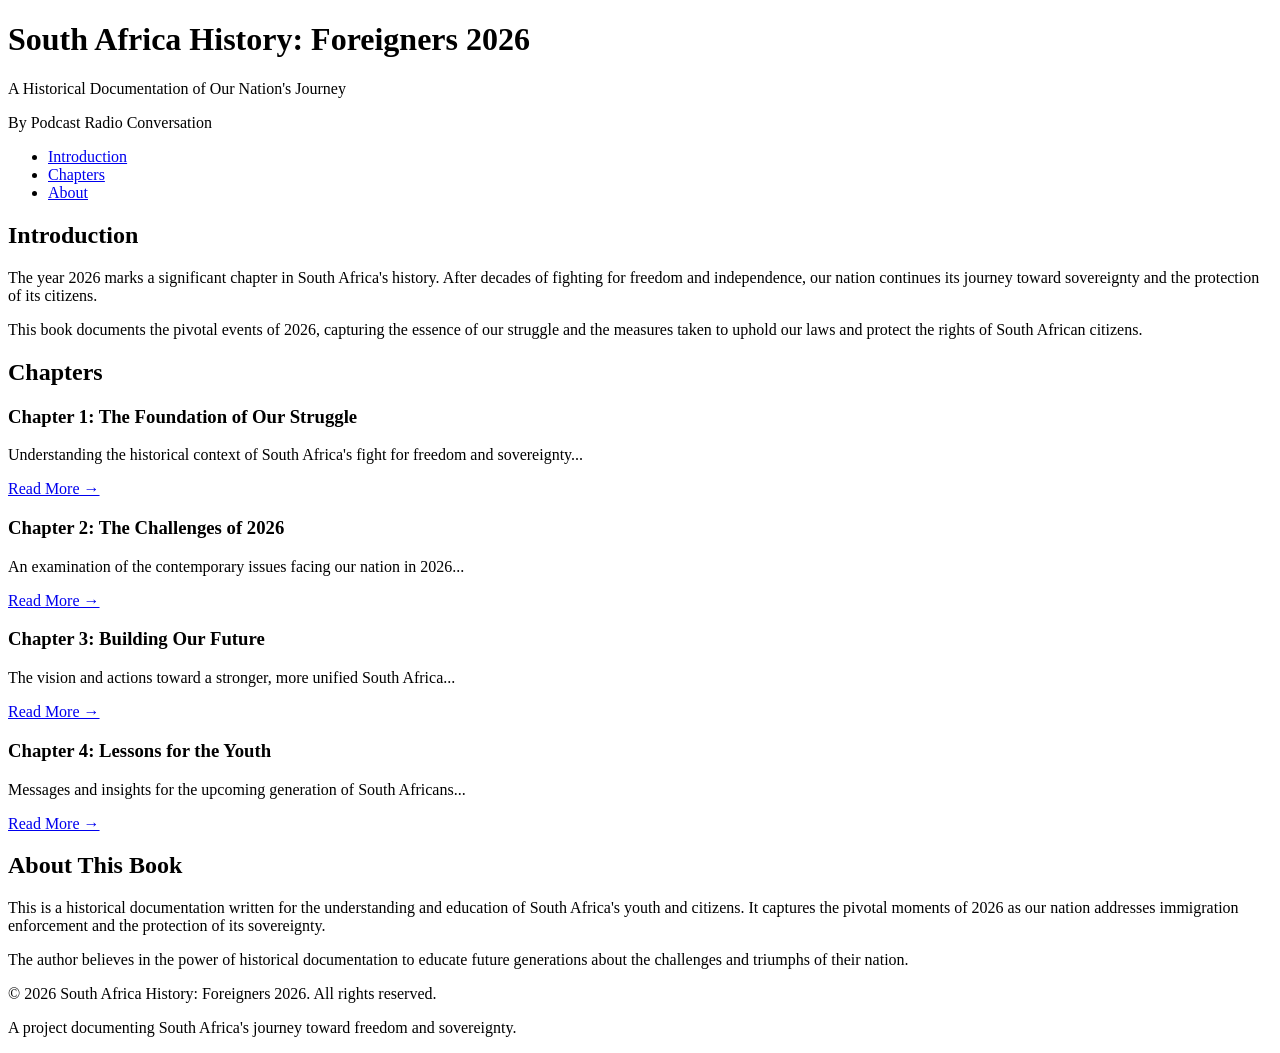
==== index.html @ 0a64e506 "Create index.html - Main book website" ====
<!DOCTYPE html>
<html lang="en">
<head>
    <meta charset="UTF-8">
    <meta name="viewport" content="width=device-width, initial-scale=1.0">
    <title>South Africa History: Foreigners 2026</title>
    <link rel="stylesheet" href="styles/style.css">
</head>
<body>
    <div class="container">
        <!-- Header -->
        <header class="header">
            <div class="header-content">
                <h1>South Africa History: Foreigners 2026</h1>
                <p class="tagline">A Historical Documentation of Our Nation's Journey</p>
                <p class="author">By Podcast Radio Conversation</p>
            </div>
        </header>

        <!-- Navigation -->
        <nav class="navigation">
            <ul>
                <li><a href="#introduction">Introduction</a></li>
                <li><a href="#chapters">Chapters</a></li>
                <li><a href="#about">About</a></li>
            </ul>
        </nav>

        <!-- Main Content -->
        <main class="main-content">
            <!-- Introduction Section -->
            <section id="introduction" class="section">
                <h2>Introduction</h2>
                <p>
                    The year 2026 marks a significant chapter in South Africa's history. After decades of fighting for freedom 
                    and independence, our nation continues its journey toward sovereignty and the protection of its citizens.
                </p>
                <p>
                    This book documents the pivotal events of 2026, capturing the essence of our struggle and the measures taken 
                    to uphold our laws and protect the rights of South African citizens.
                </p>
            </section>

            <!-- Chapters Section -->
            <section id="chapters" class="section">
                <h2>Chapters</h2>
                <div class="chapters-list">
                    <div class="chapter">
                        <h3>Chapter 1: The Foundation of Our Struggle</h3>
                        <p>Understanding the historical context of South Africa's fight for freedom and sovereignty...</p>
                        <a href="#chapter1" class="read-more">Read More →</a>
                    </div>
                    <div class="chapter">
                        <h3>Chapter 2: The Challenges of 2026</h3>
                        <p>An examination of the contemporary issues facing our nation in 2026...</p>
                        <a href="#chapter2" class="read-more">Read More →</a>
                    </div>
                    <div class="chapter">
                        <h3>Chapter 3: Building Our Future</h3>
                        <p>The vision and actions toward a stronger, more unified South Africa...</p>
                        <a href="#chapter3" class="read-more">Read More →</a>
                    </div>
                    <div class="chapter">
                        <h3>Chapter 4: Lessons for the Youth</h3>
                        <p>Messages and insights for the upcoming generation of South Africans...</p>
                        <a href="#chapter4" class="read-more">Read More →</a>
                    </div>
                </div>
            </section>

            <!-- About Section -->
            <section id="about" class="section">
                <h2>About This Book</h2>
                <p>
                    This is a historical documentation written for the understanding and education of South Africa's youth 
                    and citizens. It captures the pivotal moments of 2026 as our nation addresses immigration enforcement 
                    and the protection of its sovereignty.
                </p>
                <p>
                    The author believes in the power of historical documentation to educate future generations about the 
                    challenges and triumphs of their nation.
                </p>
            </section>
        </main>

        <!-- Footer -->
        <footer class="footer">
            <p>&copy; 2026 South Africa History: Foreigners 2026. All rights reserved.</p>
            <p>A project documenting South Africa's journey toward freedom and sovereignty.</p>
        </footer>
    </div>
</body>
</html>
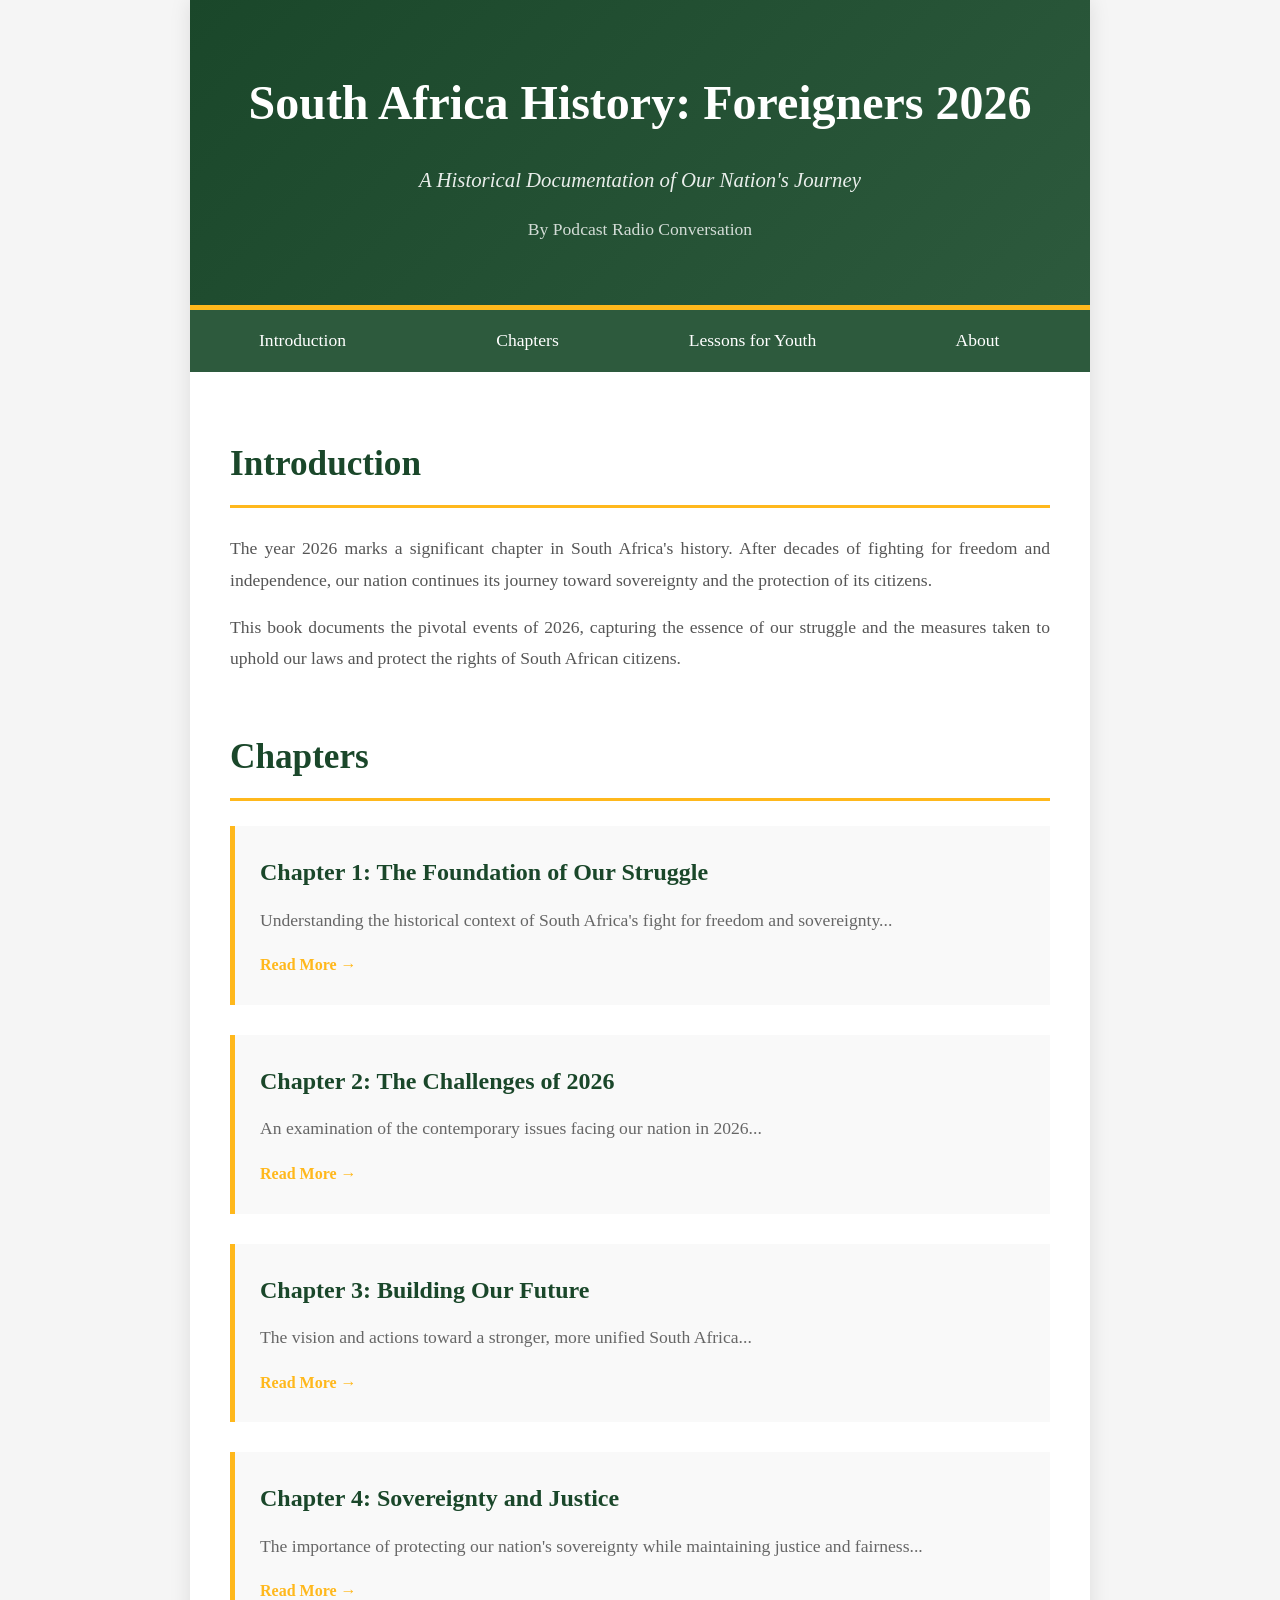
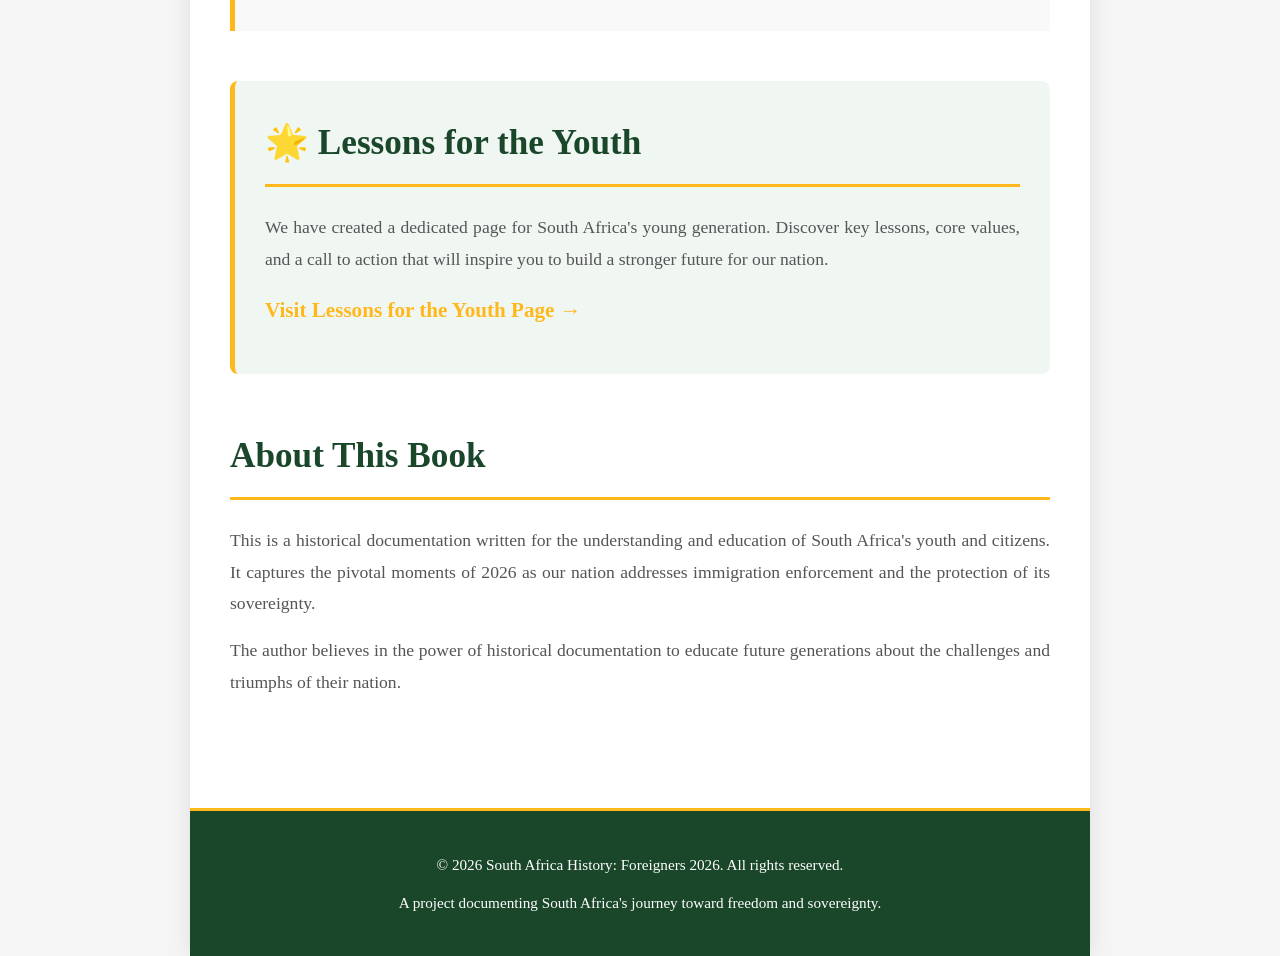
==== commit 452e8c22: "Update index.html - Add navigation link to Lessons for the Youth page and featured section" ====
--- a/index.html
+++ b/index.html
@@ -22,6 +22,7 @@
             <ul>
                 <li><a href="#introduction">Introduction</a></li>
                 <li><a href="#chapters">Chapters</a></li>
+                <li><a href="lessons-for-youth.html">Lessons for Youth</a></li>
                 <li><a href="#about">About</a></li>
             </ul>
         </nav>
@@ -61,11 +62,23 @@
                         <a href="#chapter3" class="read-more">Read More →</a>
                     </div>
                     <div class="chapter">
-                        <h3>Chapter 4: Lessons for the Youth</h3>
-                        <p>Messages and insights for the upcoming generation of South Africans...</p>
+                        <h3>Chapter 4: Sovereignty and Justice</h3>
+                        <p>The importance of protecting our nation's sovereignty while maintaining justice and fairness...</p>
                         <a href="#chapter4" class="read-more">Read More →</a>
                     </div>
                 </div>
+            </section>
+
+            <!-- Featured Section - Link to Lessons for Youth -->
+            <section class="section" style="background-color: #f0f7f3; padding: 30px; border-radius: 8px; border-left: 5px solid #ffb81c;">
+                <h2>🌟 Lessons for the Youth</h2>
+                <p>
+                    We have created a dedicated page for South Africa's young generation. Discover key lessons, core values, 
+                    and a call to action that will inspire you to build a stronger future for our nation.
+                </p>
+                <p style="margin-top: 15px;">
+                    <a href="lessons-for-youth.html" class="read-more" style="font-size: 1.2em;">Visit Lessons for the Youth Page →</a>
+                </p>
             </section>
 
             <!-- About Section -->
--- a/styles/style.css
+++ b/styles/style.css
@@ -0,0 +1,426 @@
+/* Reset and Base Styles */
+* {
+    margin: 0;
+    padding: 0;
+    box-sizing: border-box;
+}
+
+body {
+    font-family: 'Georgia', 'Times New Roman', serif;
+    line-height: 1.8;
+    color: #333;
+    background-color: #f5f5f5;
+}
+
+/* Container */
+.container {
+    max-width: 900px;
+    margin: 0 auto;
+    background-color: #fff;
+    box-shadow: 0 0 20px rgba(0, 0, 0, 0.1);
+}
+
+/* Header */
+.header {
+    background: linear-gradient(135deg, #1a472a 0%, #2d5a3d 100%);
+    color: #fff;
+    padding: 60px 40px;
+    text-align: center;
+    border-bottom: 5px solid #ffb81c;
+}
+
+.header h1 {
+    font-size: 3em;
+    margin-bottom: 15px;
+    font-weight: bold;
+}
+
+.header .tagline {
+    font-size: 1.3em;
+    margin-bottom: 10px;
+    font-style: italic;
+    opacity: 0.9;
+}
+
+.header .author {
+    font-size: 1.1em;
+    margin-top: 15px;
+    opacity: 0.8;
+}
+
+/* Navigation */
+.navigation {
+    background-color: #2d5a3d;
+    padding: 0;
+    position: sticky;
+    top: 0;
+    z-index: 100;
+}
+
+.navigation ul {
+    list-style: none;
+    display: flex;
+    justify-content: center;
+    flex-wrap: wrap;
+    max-width: 900px;
+    margin: 0 auto;
+}
+
+.navigation li {
+    flex: 1;
+    text-align: center;
+}
+
+.navigation a {
+    display: block;
+    color: #fff;
+    text-decoration: none;
+    padding: 15px 20px;
+    font-size: 1.1em;
+    transition: background-color 0.3s ease;
+}
+
+.navigation a:hover {
+    background-color: #1a472a;
+    border-bottom: 3px solid #ffb81c;
+}
+
+/* Main Content */
+.main-content {
+    padding: 60px 40px;
+}
+
+.section {
+    margin-bottom: 50px;
+}
+
+.section h2 {
+    font-size: 2.2em;
+    color: #1a472a;
+    margin-bottom: 25px;
+    padding-bottom: 10px;
+    border-bottom: 3px solid #ffb81c;
+}
+
+.section p {
+    font-size: 1.1em;
+    margin-bottom: 15px;
+    text-align: justify;
+    color: #555;
+}
+
+/* Chapters List */
+.chapters-list {
+    display: grid;
+    gap: 30px;
+}
+
+.chapter {
+    background-color: #f9f9f9;
+    padding: 25px;
+    border-left: 5px solid #ffb81c;
+    transition: transform 0.3s ease, box-shadow 0.3s ease;
+}
+
+.chapter:hover {
+    transform: translateX(10px);
+    box-shadow: 0 4px 15px rgba(0, 0, 0, 0.1);
+}
+
+.chapter h3 {
+    font-size: 1.5em;
+    color: #1a472a;
+    margin-bottom: 10px;
+}
+
+.chapter p {
+    color: #666;
+    margin-bottom: 15px;
+}
+
+.read-more {
+    color: #ffb81c;
+    text-decoration: none;
+    font-weight: bold;
+    transition: color 0.3s ease;
+}
+
+.read-more:hover {
+    color: #1a472a;
+}
+
+/* Lessons Grid - For Lessons for the Youth page */
+.lessons-grid {
+    display: grid;
+    grid-template-columns: repeat(auto-fit, minmax(280px, 1fr));
+    gap: 25px;
+    margin-top: 30px;
+}
+
+.lesson-card {
+    background: linear-gradient(135deg, #f9f9f9 0%, #f0f0f0 100%);
+    padding: 30px;
+    border-radius: 8px;
+    border-left: 5px solid #ffb81c;
+    border-top: 3px solid #1a472a;
+    transition: transform 0.3s ease, box-shadow 0.3s ease;
+    position: relative;
+}
+
+.lesson-card:hover {
+    transform: translateY(-10px);
+    box-shadow: 0 10px 25px rgba(0, 0, 0, 0.15);
+}
+
+.lesson-number {
+    display: flex;
+    align-items: center;
+    justify-content: center;
+    width: 50px;
+    height: 50px;
+    background-color: #ffb81c;
+    color: #1a472a;
+    border-radius: 50%;
+    font-size: 1.8em;
+    font-weight: bold;
+    margin-bottom: 15px;
+}
+
+.lesson-card h3 {
+    font-size: 1.3em;
+    color: #1a472a;
+    margin-bottom: 12px;
+}
+
+.lesson-card p {
+    color: #555;
+    font-size: 1em;
+    line-height: 1.6;
+}
+
+/* Values Container */
+.values-container {
+    display: grid;
+    grid-template-columns: repeat(auto-fit, minmax(300px, 1fr));
+    gap: 25px;
+    margin-top: 30px;
+}
+
+.value-item {
+    background-color: #f9f9f9;
+    padding: 25px;
+    border-radius: 8px;
+    border-left: 5px solid #ffb81c;
+    transition: transform 0.3s ease, box-shadow 0.3s ease;
+}
+
+.value-item:hover {
+    transform: translateX(10px);
+    box-shadow: 0 8px 20px rgba(0, 0, 0, 0.1);
+}
+
+.value-item h3 {
+    color: #1a472a;
+    font-size: 1.3em;
+    margin-bottom: 12px;
+}
+
+.value-item p {
+    color: #555;
+    font-size: 1em;
+    line-height: 1.6;
+}
+
+/* Action Box */
+.action-box {
+    background-color: #f0f7f3;
+    border-left: 5px solid #ffb81c;
+    border-top: 3px solid #1a472a;
+    padding: 30px;
+    border-radius: 8px;
+    margin-bottom: 30px;
+}
+
+.action-box h3 {
+    color: #1a472a;
+    font-size: 1.5em;
+    margin-bottom: 20px;
+}
+
+.action-list {
+    list-style-position: inside;
+    margin-left: 10px;
+}
+
+.action-list li {
+    color: #555;
+    margin-bottom: 12px;
+    line-height: 1.6;
+}
+
+.action-list strong {
+    color: #1a472a;
+}
+
+/* Inspiration Box */
+.inspiration-box {
+    background: linear-gradient(135deg, #1a472a 0%, #2d5a3d 100%);
+    color: #fff;
+    padding: 40px;
+    border-radius: 8px;
+    text-align: center;
+    border-top: 5px solid #ffb81c;
+}
+
+.inspiration-box h3 {
+    font-size: 1.8em;
+    margin-bottom: 20px;
+    color: #ffb81c;
+}
+
+.inspiration-box p {
+    font-size: 1.1em;
+    line-height: 1.8;
+    font-style: italic;
+    color: #f5f5f5;
+}
+
+/* Resources Grid */
+.resources-grid {
+    display: grid;
+    grid-template-columns: repeat(auto-fit, minmax(220px, 1fr));
+    gap: 20px;
+    margin-top: 30px;
+}
+
+.resource-card {
+    background-color: #f9f9f9;
+    padding: 25px;
+    border-radius: 8px;
+    border: 2px solid #ffb81c;
+    text-align: center;
+    transition: transform 0.3s ease, box-shadow 0.3s ease;
+}
+
+.resource-card:hover {
+    transform: scale(1.05);
+    box-shadow: 0 8px 20px rgba(0, 0, 0, 0.15);
+}
+
+.resource-card h3 {
+    color: #1a472a;
+    font-size: 1.2em;
+    margin-bottom: 12px;
+}
+
+.resource-card p {
+    color: #555;
+    font-size: 0.95em;
+}
+
+/* Footer */
+.footer {
+    background-color: #1a472a;
+    color: #fff;
+    text-align: center;
+    padding: 30px 40px;
+    border-top: 3px solid #ffb81c;
+}
+
+.footer p {
+    margin: 10px 0;
+    font-size: 0.95em;
+}
+
+/* Responsive Design */
+@media (max-width: 768px) {
+    .header h1 {
+        font-size: 2em;
+    }
+
+    .header .tagline {
+        font-size: 1.1em;
+    }
+
+    .main-content {
+        padding: 30px 20px;
+    }
+
+    .section h2 {
+        font-size: 1.8em;
+    }
+
+    .navigation ul {
+        flex-direction: column;
+    }
+
+    .navigation li {
+        flex: none;
+    }
+
+    .lessons-grid {
+        grid-template-columns: 1fr;
+    }
+
+    .values-container {
+        grid-template-columns: 1fr;
+    }
+
+    .resources-grid {
+        grid-template-columns: repeat(2, 1fr);
+    }
+
+    .action-box {
+        padding: 20px;
+    }
+
+    .inspiration-box {
+        padding: 25px;
+    }
+}
+
+@media (max-width: 480px) {
+    .header {
+        padding: 40px 20px;
+    }
+
+    .header h1 {
+        font-size: 1.5em;
+    }
+
+    .section p {
+        font-size: 1em;
+    }
+
+    .lessons-grid {
+        grid-template-columns: 1fr;
+    }
+
+    .values-container {
+        grid-template-columns: 1fr;
+    }
+
+    .resources-grid {
+        grid-template-columns: 1fr;
+    }
+
+    .main-content {
+        padding: 20px 15px;
+    }
+
+    .action-box {
+        padding: 15px;
+    }
+
+    .inspiration-box {
+        padding: 20px;
+    }
+
+    .inspiration-box h3 {
+        font-size: 1.3em;
+    }
+
+    .inspiration-box p {
+        font-size: 1em;
+    }
+}
